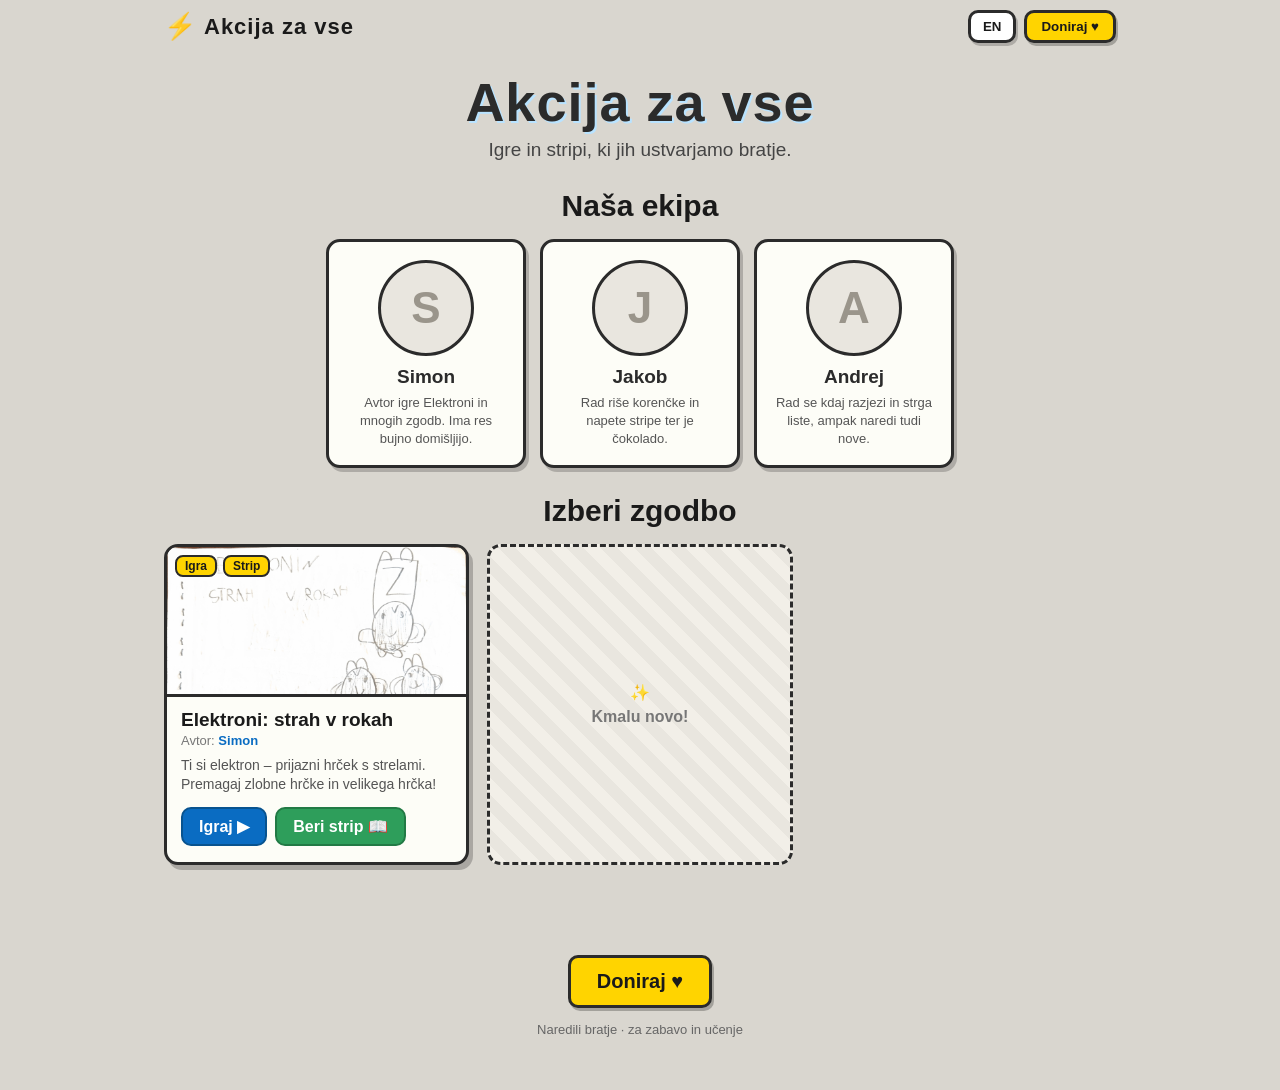
==== index.html @ 9c74a0e9 "Akcija za vse: domača stran z avtorji, igre in stripi (SL/EN) Vstopna stran (akcijazavse.si) z izbir" ====
<!DOCTYPE html>
<html lang="sl">
<head>
  <meta charset="UTF-8" />
  <meta name="viewport" content="width=device-width, initial-scale=1.0" />
  <title data-i18n-doctitle="site_title">Akcija za vse</title>
  <link rel="stylesheet" href="style.css" />
</head>
<body>
  <header class="site-header">
    <a class="brand" href="index.html">
      <span class="brand-mark">⚡</span>
      <span class="brand-name" data-i18n="site_title">Akcija za vse</span>
    </a>
    <div class="header-actions">
      <button id="lang-btn" class="lang-btn" title="Jezik / Language">EN</button>
      <button class="donate-btn" data-open-donate data-i18n="nav_donate">Doniraj ♥</button>
    </div>
  </header>

  <main class="hub">
    <section class="hero">
      <h1 data-i18n="site_title">Akcija za vse</h1>
      <p class="tagline" data-i18n="site_tagline">Igre in stripi, ki jih ustvarjamo bratje.</p>
    </section>

    <section class="block">
      <h2 data-i18n="team_heading">Naša ekipa</h2>
      <div id="team" class="team-grid"></div>
    </section>

    <section class="block">
      <h2 data-i18n="stories_heading">Izberi zgodbo</h2>
      <div id="stories" class="stories-grid"></div>
    </section>
  </main>

  <footer class="site-footer">
    <button class="donate-btn big" data-open-donate data-i18n="nav_donate">Doniraj ♥</button>
    <p data-i18n="footer_made">Naredili bratje · za zabavo in učenje</p>
  </footer>

  <!-- okno za donacije -->
  <div id="donate-modal" class="modal">
    <div class="modal-box">
      <button class="modal-x" data-close-donate aria-label="x">✕</button>
      <h2 data-i18n="donate_heading">Podpri ekipo ♥</h2>
      <p data-i18n="donate_text">Igre in stripe delamo trije bratje. Hvala za podporo!</p>
      <div id="donate-links" class="donate-links"></div>
      <h3 data-i18n="donate_bank_heading">Ali nakaži na račun:</h3>
      <pre id="donate-bank" class="donate-bank"></pre>
      <button class="ghost-btn" data-close-donate data-i18n="donate_close">Zapri</button>
    </div>
  </div>

  <script src="js/config.js"></script>
  <script src="js/i18n.js"></script>
  <script src="js/hub.js"></script>
</body>
</html>
---- style.css ----
/* Slog stripa: bel karo papir, svinčnik. */
* { box-sizing: border-box; }

html, body {
  margin: 0;
  padding: 0;
  background: #d9d6cf;
  font-family: "Comic Sans MS", "Marker Felt", "Segoe Print", cursive, sans-serif;
  color: #2b2b2b;
  -webkit-text-size-adjust: 100%;
}

#wrap {
  max-width: 940px;
  margin: 0 auto;
  padding: 12px;
  text-align: center;
}

#game-title {
  font-size: clamp(20px, 4.5vw, 34px);
  margin: 8px 0 12px;
  color: #1a1a1a;
  text-shadow: 1px 1px 0 #b9e3ff;
  letter-spacing: 1px;
}

#stage {
  position: relative;
  width: 100%;
  max-width: 900px;
  margin: 0 auto;
  border: 3px solid #2b2b2b;
  border-radius: 10px;
  overflow: hidden;
  box-shadow: 4px 6px 0 rgba(0,0,0,0.25);
  background: #fdfdf7;
}

canvas#game {
  display: block;
  width: 100%;
  height: auto;
  touch-action: none;
}

#hint {
  font-size: clamp(11px, 2.5vw, 14px);
  color: #444;
  margin: 12px 6px 4px;
  line-height: 1.7;
}

#hint b { color: #0a6cc2; }

/* =========================================================
   SKUPNA GLAVA
   ========================================================= */
.site-header {
  display: flex;
  align-items: center;
  justify-content: space-between;
  gap: 10px;
  max-width: 980px;
  margin: 0 auto;
  padding: 10px 14px;
}
.brand {
  display: flex; align-items: center; gap: 8px;
  text-decoration: none; color: #1a1a1a;
}
.brand-mark { font-size: 26px; }
.brand-name { font-weight: bold; font-size: clamp(16px, 3.5vw, 22px); letter-spacing: 1px; }
.header-actions { display: flex; align-items: center; gap: 8px; }

.lang-btn {
  font-family: inherit;
  font-weight: bold;
  cursor: pointer;
  border: 3px solid #2b2b2b;
  background: #fff;
  color: #1a1a1a;
  border-radius: 10px;
  padding: 6px 12px;
  box-shadow: 2px 3px 0 rgba(0,0,0,0.2);
}
.lang-btn:active { transform: translate(1px, 1px); box-shadow: 1px 1px 0 rgba(0,0,0,0.2); }

.donate-btn {
  font-family: inherit;
  font-weight: bold;
  cursor: pointer;
  border: 3px solid #2b2b2b;
  background: #ffd400;
  color: #1a1a1a;
  border-radius: 10px;
  padding: 6px 14px;
  box-shadow: 2px 3px 0 rgba(0,0,0,0.25);
}
.donate-btn:active { transform: translate(1px, 1px); box-shadow: 1px 1px 0 rgba(0,0,0,0.25); }
.donate-btn.big { font-size: 20px; padding: 12px 26px; }

.back-link {
  display: inline-block;
  margin: 6px 0 4px;
  color: #0a6cc2;
  text-decoration: none;
  font-weight: bold;
}
.back-link:hover { text-decoration: underline; }

/* =========================================================
   DOMAČA STRAN (hub)
   ========================================================= */
.hub { max-width: 980px; margin: 0 auto; padding: 0 14px 40px; }
.hero { text-align: center; margin: 18px 0 28px; }
.hero h1 {
  font-size: clamp(28px, 7vw, 54px);
  margin: 6px 0;
  text-shadow: 2px 2px 0 #b9e3ff;
  letter-spacing: 1px;
}
.tagline { font-size: clamp(14px, 3vw, 19px); color: #444; margin: 0; }

.block { margin: 26px 0; }
.block h2 {
  text-align: center;
  font-size: clamp(20px, 4.5vw, 30px);
  margin: 0 0 16px;
  color: #1a1a1a;
}

.team-grid {
  display: flex;
  flex-wrap: wrap;
  justify-content: center;
  gap: 14px;
}
.member {
  background: #fdfdf7;
  border: 3px solid #2b2b2b;
  border-radius: 14px;
  box-shadow: 3px 4px 0 rgba(0,0,0,0.2);
  padding: 18px 18px 16px;
  text-align: center;
  width: 200px;
}
.member-photo {
  position: relative;
  width: 96px;
  height: 96px;
  margin: 0 auto 10px;
  border: 3px solid #2b2b2b;
  border-radius: 50%;
  overflow: hidden;
  background: #e9e6df;
}
.member-photo img {
  position: absolute;
  inset: 0;
  width: 100%;
  height: 100%;
  object-fit: cover;
}
.member-initial {
  position: absolute;
  inset: 0;
  display: flex;
  align-items: center;
  justify-content: center;
  font-size: 44px;
  font-weight: bold;
  color: #9a958b;
}
.member-name { font-weight: bold; font-size: 19px; }
.member-bio { font-size: 13px; color: #555; margin-top: 6px; line-height: 1.4; }

.stories-grid {
  display: grid;
  grid-template-columns: repeat(auto-fill, minmax(240px, 1fr));
  gap: 18px;
}
.story-card {
  display: flex;
  flex-direction: column;
  text-decoration: none;
  color: #1a1a1a;
  background: #fdfdf7;
  border: 3px solid #2b2b2b;
  border-radius: 14px;
  overflow: hidden;
  box-shadow: 4px 5px 0 rgba(0,0,0,0.22);
  transition: transform .08s ease;
}
.story-card:hover { transform: translate(-1px, -2px); }
.story-card:active { transform: translate(1px, 2px); }
.story-cover {
  position: relative;
  height: 150px;
  background-color: #e9e6df;
  background-size: cover;
  background-position: center top;
  border-bottom: 3px solid #2b2b2b;
}
.story-badges {
  position: absolute; top: 8px; left: 8px;
  display: flex; gap: 6px;
}
.story-badge {
  background: #ffd400;
  border: 2px solid #2b2b2b;
  border-radius: 8px;
  font-size: 12px; font-weight: bold;
  padding: 2px 8px;
}
.story-body { padding: 12px 14px 16px; display: flex; flex-direction: column; flex: 1; }
.story-title { margin: 0 0 2px; font-size: 19px; }
.story-author { font-size: 13px; color: #777; margin: 0 0 8px; }
.story-author b { color: #0a6cc2; }
.story-blurb { margin: 0 0 12px; font-size: 14px; color: #555; line-height: 1.4; flex: 1; }
.story-actions { display: flex; flex-wrap: wrap; gap: 8px; }
.story-btn {
  text-decoration: none;
  color: #fff;
  border-radius: 10px;
  padding: 8px 16px;
  font-weight: bold;
}
.story-btn.play { background: #0a6cc2; border: 2px solid #08538f; }
.story-btn.read { background: #2e9e5b; border: 2px solid #227a45; }
.story-btn:active { transform: translate(1px, 1px); }

.story-card.soon {
  align-items: center;
  justify-content: center;
  background: repeating-linear-gradient(45deg, #f2efe8, #f2efe8 12px, #e9e6df 12px, #e9e6df 24px);
  border-style: dashed;
  min-height: 220px;
  box-shadow: none;
}
.soon-inner { text-align: center; color: #777; font-weight: bold; }
.soon-inner span { display: block; margin-top: 6px; }

/* =========================================================
   NOGA
   ========================================================= */
.site-footer { text-align: center; padding: 24px 14px 40px; }
.site-footer p { color: #666; font-size: 13px; margin-top: 14px; }

/* =========================================================
   DONACIJSKO OKNO
   ========================================================= */
.modal {
  display: none;
  position: fixed; inset: 0;
  background: rgba(0,0,0,0.45);
  z-index: 50;
  align-items: center;
  justify-content: center;
  padding: 16px;
}
.modal.open { display: flex; }
.modal-box {
  position: relative;
  background: #fdfdf7;
  border: 3px solid #2b2b2b;
  border-radius: 16px;
  box-shadow: 6px 8px 0 rgba(0,0,0,0.3);
  max-width: 420px;
  width: 100%;
  padding: 22px 22px 26px;
  text-align: center;
}
.modal-box h2 { margin: 0 0 10px; }
.modal-box p { color: #444; line-height: 1.5; }
.modal-x {
  position: absolute; top: 8px; right: 10px;
  border: none; background: none; cursor: pointer;
  font-size: 20px; color: #777;
}
.donate-links { display: flex; flex-direction: column; gap: 10px; margin: 16px 0; }
.donate-link {
  text-decoration: none;
  background: #ffd400;
  border: 3px solid #2b2b2b;
  border-radius: 12px;
  color: #1a1a1a;
  font-weight: bold;
  padding: 12px;
  box-shadow: 2px 3px 0 rgba(0,0,0,0.22);
}
.donate-link:active { transform: translate(1px,1px); }
.donate-bank {
  text-align: left;
  background: #fff;
  border: 2px dashed #2b2b2b;
  border-radius: 10px;
  padding: 12px;
  font-family: "Courier New", monospace;
  font-size: 13px;
  white-space: pre-wrap;
  word-break: break-word;
  margin: 6px 0 18px;
}
.ghost-btn {
  font-family: inherit;
  cursor: pointer;
  border: 3px solid #2b2b2b;
  background: #fff;
  border-radius: 10px;
  padding: 8px 18px;
  font-weight: bold;
  box-shadow: 2px 3px 0 rgba(0,0,0,0.18);
}
.ghost-btn:disabled { opacity: 0.4; cursor: default; box-shadow: none; }

/* =========================================================
   STRIP BRALNIK
   ========================================================= */
.reader { max-width: 760px; margin: 0 auto; padding: 0 14px 40px; text-align: center; }
.reader-title { font-size: clamp(20px, 5vw, 30px); margin: 8px 0 2px; }
.reader-author { color: #777; margin: 0 0 14px; font-size: 14px; }
.reader-stage {
  position: relative;
  display: flex;
  align-items: center;
  justify-content: center;
}
.comic-page {
  max-width: 100%;
  max-height: 75vh;
  border: 3px solid #2b2b2b;
  border-radius: 10px;
  background: #fff;
  box-shadow: 4px 6px 0 rgba(0,0,0,0.25);
}
.nav-arrow {
  position: absolute;
  top: 50%; transform: translateY(-50%);
  border: 3px solid #2b2b2b;
  background: rgba(255,255,255,0.9);
  border-radius: 50%;
  width: 48px; height: 48px;
  font-size: 26px; font-weight: bold;
  cursor: pointer;
  box-shadow: 2px 3px 0 rgba(0,0,0,0.22);
}
.nav-arrow.left { left: 6px; }
.nav-arrow.right { right: 6px; }
.nav-arrow.disabled { opacity: 0.25; pointer-events: none; }
.reader-controls {
  display: flex;
  align-items: center;
  justify-content: center;
  gap: 16px;
  margin-top: 16px;
}
.page-ind { font-weight: bold; color: #444; min-width: 70px; }

@media (max-width: 480px) {
  .nav-arrow { width: 40px; height: 40px; font-size: 22px; }
  .member { width: 44%; }
}
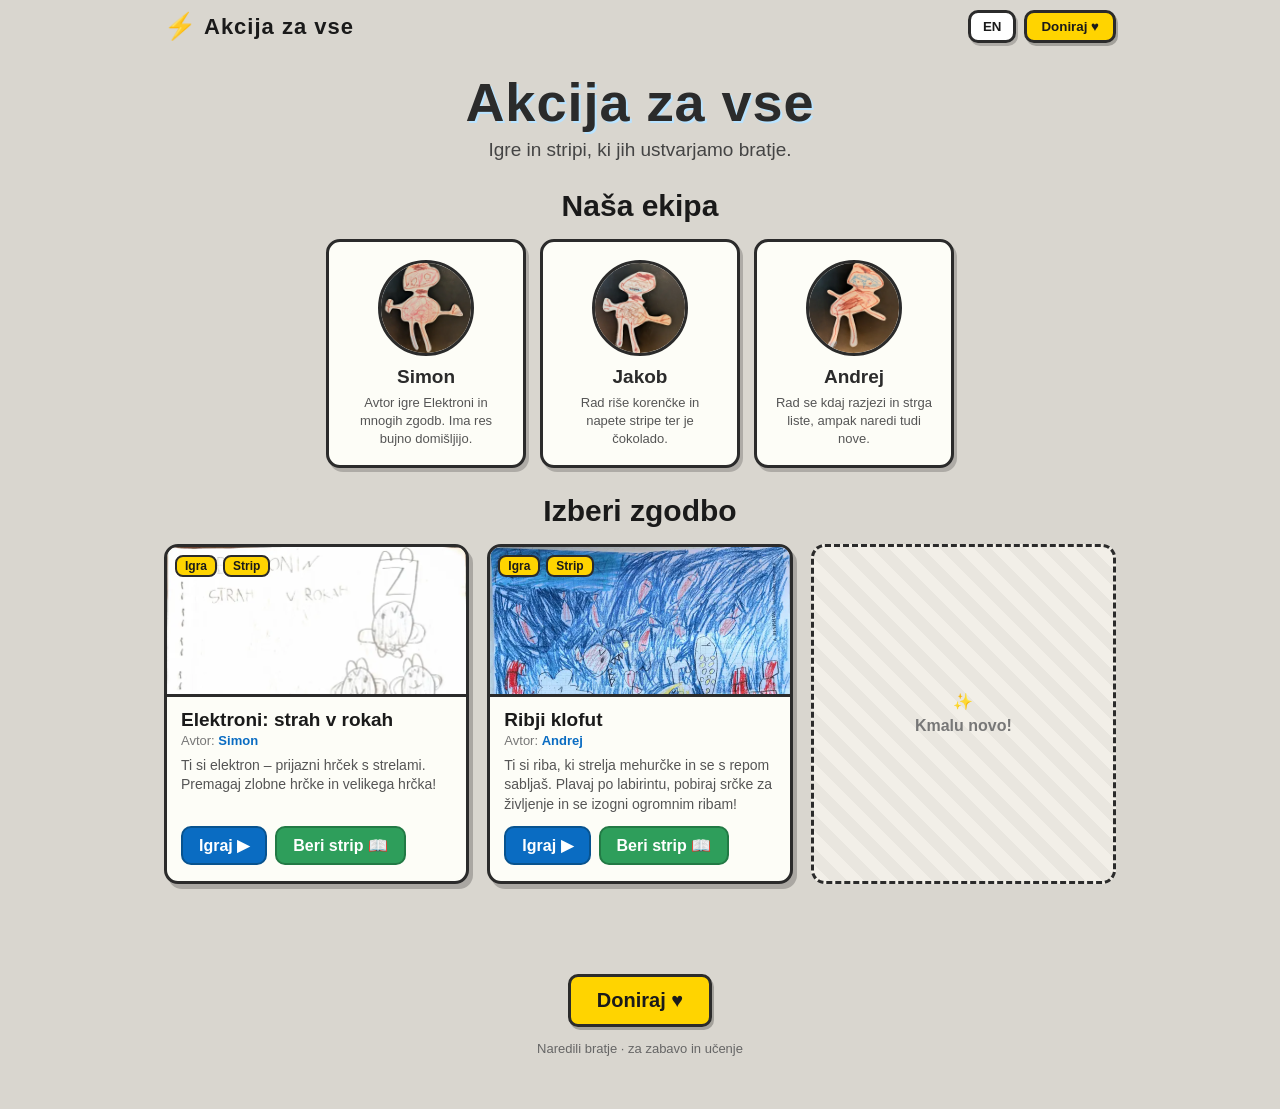
==== commit 4d1df263: "Donacije: namen 'Dar - Akcija za vse', UPN QR koda, slike avtorjev - bančni podatki: ime, IBAN (SI56" ====
--- a/index.html
+++ b/index.html
@@ -49,6 +49,7 @@
       <div id="donate-links" class="donate-links"></div>
       <h3 data-i18n="donate_bank_heading">Ali nakaži na račun:</h3>
       <pre id="donate-bank" class="donate-bank"></pre>
+      <div id="donate-qr" class="donate-qr-wrap"></div>
       <button class="ghost-btn" data-close-donate data-i18n="donate_close">Zapri</button>
     </div>
   </div>
--- a/style.css
+++ b/style.css
@@ -300,7 +300,26 @@
   font-size: 13px;
   white-space: pre-wrap;
   word-break: break-word;
-  margin: 6px 0 18px;
+  margin: 6px 0 12px;
+}
+.donate-flik {
+  background: #e8f9ee;
+  border: 3px solid #2e9e5b;
+  border-radius: 12px;
+  color: #1a5d35;
+  font-weight: bold;
+  padding: 12px;
+  text-align: center;
+}
+.donate-qr-wrap { text-align: center; margin: 4px 0 16px; }
+.qr-label { font-size: 13px; color: #555; margin: 0 0 8px; }
+.donate-qr {
+  width: 180px; height: 180px;
+  border: 3px solid #2b2b2b;
+  border-radius: 12px;
+  background: #fff;
+  padding: 6px;
+  box-shadow: 2px 3px 0 rgba(0,0,0,0.18);
 }
 .ghost-btn {
   font-family: inherit;
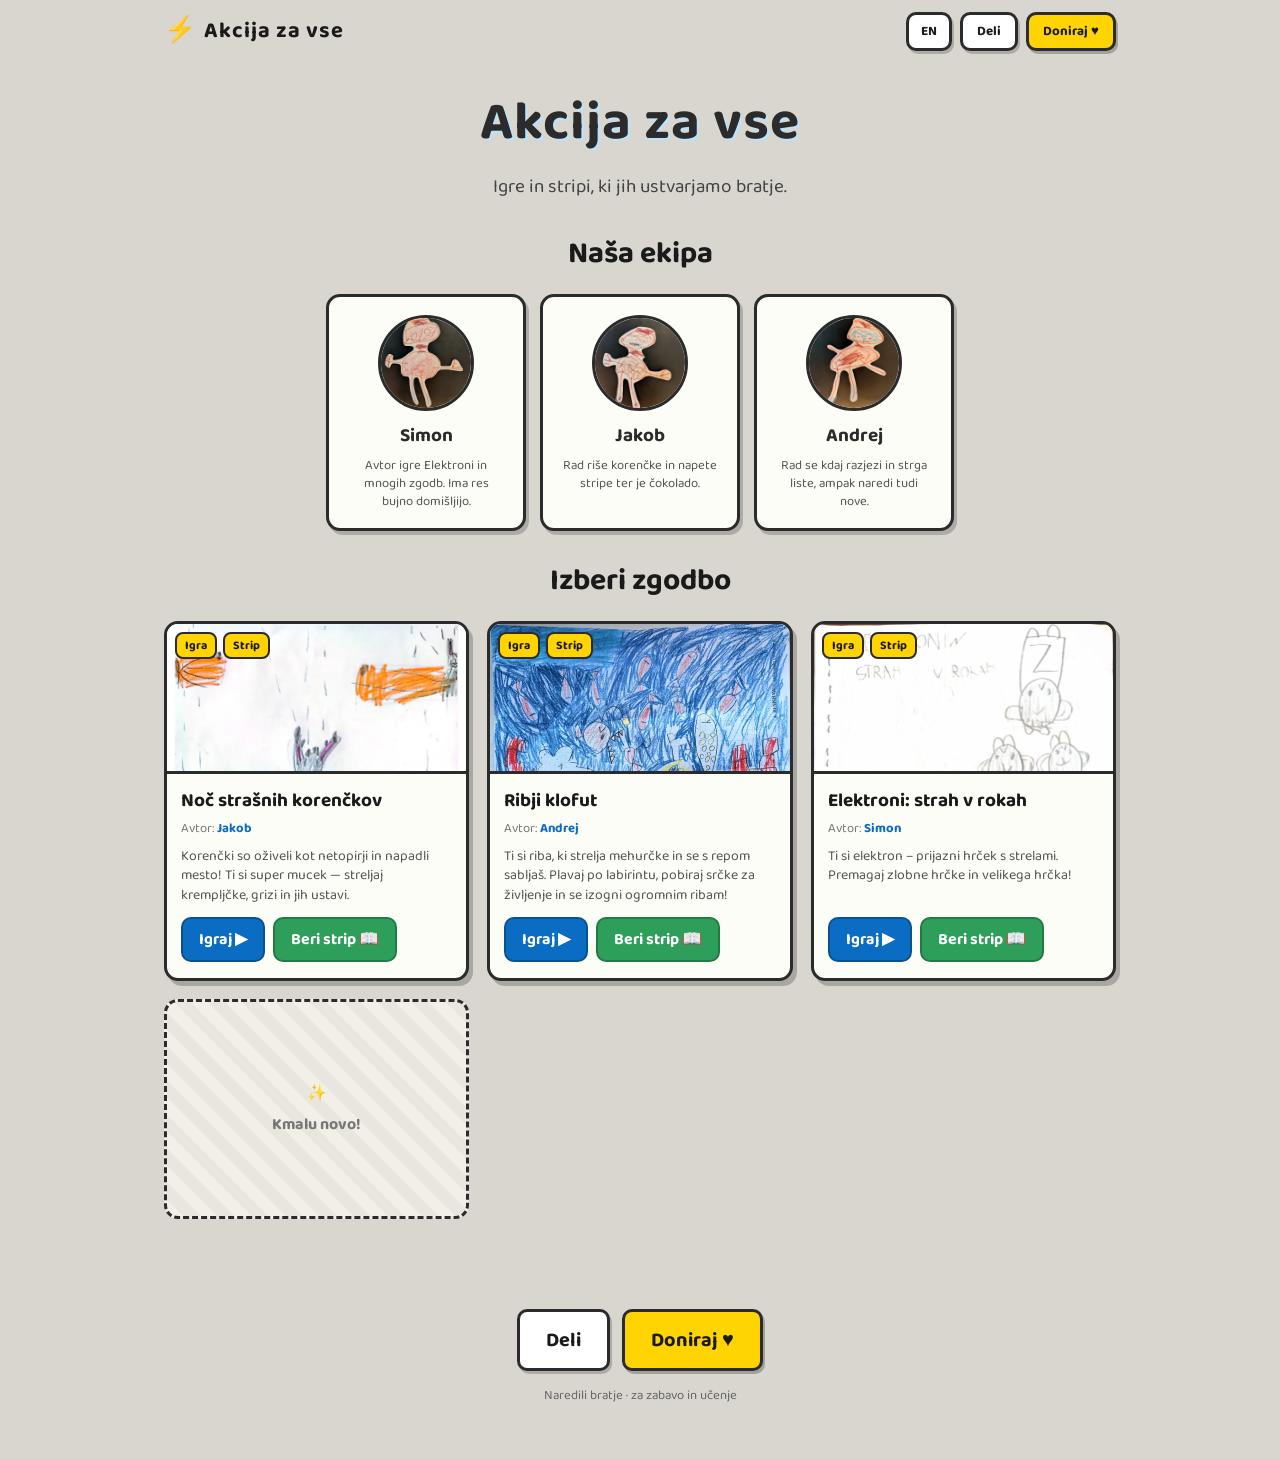
==== commit 84a86dda: "Dodaj gumb Deli + OG/meta predogled; obrni vrstni red zgodb - gumb 'Deli' v glavi in nogi: mobilni s" ====
--- a/index.html
+++ b/index.html
@@ -4,6 +4,17 @@
   <meta charset="UTF-8" />
   <meta name="viewport" content="width=device-width, initial-scale=1.0" />
   <title data-i18n-doctitle="site_title">Akcija za vse</title>
+  <link rel="icon" href="favicon.svg" type="image/svg+xml" />
+  <meta name="description" content="Igre in stripi, ki jih ustvarjajo bratje Simon, Jakob in Andrej." />
+  <meta property="og:type" content="website" />
+  <meta property="og:url" content="https://www.akcijazavse.si/" />
+  <meta property="og:title" content="Akcija za vse" />
+  <meta property="og:description" content="Igre in stripi, ki jih ustvarjajo bratje Simon, Jakob in Andrej." />
+  <meta property="og:image" content="https://www.akcijazavse.si/assets/og.jpg" />
+  <meta property="og:image:width" content="1200" />
+  <meta property="og:image:height" content="630" />
+  <meta name="twitter:card" content="summary_large_image" />
+  <meta name="twitter:image" content="https://www.akcijazavse.si/assets/og.jpg" />
   <link rel="stylesheet" href="style.css" />
 </head>
 <body>
@@ -14,6 +25,7 @@
     </a>
     <div class="header-actions">
       <button id="lang-btn" class="lang-btn" title="Jezik / Language">EN</button>
+      <button class="share-btn" data-share data-i18n="nav_share">Deli</button>
       <button class="donate-btn" data-open-donate data-i18n="nav_donate">Doniraj ♥</button>
     </div>
   </header>
@@ -36,7 +48,10 @@
   </main>
 
   <footer class="site-footer">
-    <button class="donate-btn big" data-open-donate data-i18n="nav_donate">Doniraj ♥</button>
+    <div class="footer-actions">
+      <button class="share-btn big" data-share data-i18n="nav_share">Deli</button>
+      <button class="donate-btn big" data-open-donate data-i18n="nav_donate">Doniraj ♥</button>
+    </div>
     <p data-i18n="footer_made">Naredili bratje · za zabavo in učenje</p>
   </footer>
 
@@ -48,14 +63,15 @@
       <p data-i18n="donate_text">Igre in stripe delamo trije bratje. Hvala za podporo!</p>
       <div id="donate-links" class="donate-links"></div>
       <h3 data-i18n="donate_bank_heading">Ali nakaži na račun:</h3>
+      <div id="donate-qr" class="donate-qr-wrap"></div>
       <pre id="donate-bank" class="donate-bank"></pre>
-      <div id="donate-qr" class="donate-qr-wrap"></div>
       <button class="ghost-btn" data-close-donate data-i18n="donate_close">Zapri</button>
     </div>
   </div>
 
   <script src="js/config.js"></script>
   <script src="js/i18n.js"></script>
+  <script src="js/share.js"></script>
   <script src="js/hub.js"></script>
 </body>
 </html>
--- a/style.css
+++ b/style.css
@@ -1,3 +1,35 @@
+/* ---- Pisava: Baloo 2 (gostimo lokalno, deluje povsod, podpira č š ž) ---- */
+@font-face {
+  font-family: "Baloo 2"; font-style: normal; font-weight: 400; font-display: swap;
+  src: url("assets/fonts/baloo2-latin-400-normal.woff2") format("woff2");
+  unicode-range: U+0000-00FF,U+0131,U+0152-0153,U+02BB-02BC,U+02C6,U+02DA,U+02DC,U+0304,U+0308,U+0329,U+2000-206F,U+2074,U+20AC,U+2122,U+2191,U+2193,U+2212,U+2215,U+FEFF,U+FFFD;
+}
+@font-face {
+  font-family: "Baloo 2"; font-style: normal; font-weight: 400; font-display: swap;
+  src: url("assets/fonts/baloo2-latin-ext-400-normal.woff2") format("woff2");
+  unicode-range: U+0100-02BA,U+02BD-02C5,U+02C7-02CC,U+02CE-02D7,U+02DD-02FF,U+0304,U+0308,U+0329,U+1D00-1DBF,U+1E00-1E9F,U+1EF2-1EFF,U+2020,U+20A0-20AB,U+20AD-20C0,U+2113,U+2C60-2C7F,U+A720-A7FF;
+}
+@font-face {
+  font-family: "Baloo 2"; font-style: normal; font-weight: 600; font-display: swap;
+  src: url("assets/fonts/baloo2-latin-600-normal.woff2") format("woff2");
+  unicode-range: U+0000-00FF,U+0131,U+0152-0153,U+02BB-02BC,U+02C6,U+02DA,U+02DC,U+0304,U+0308,U+0329,U+2000-206F,U+2074,U+20AC,U+2122,U+2191,U+2193,U+2212,U+2215,U+FEFF,U+FFFD;
+}
+@font-face {
+  font-family: "Baloo 2"; font-style: normal; font-weight: 600; font-display: swap;
+  src: url("assets/fonts/baloo2-latin-ext-600-normal.woff2") format("woff2");
+  unicode-range: U+0100-02BA,U+02BD-02C5,U+02C7-02CC,U+02CE-02D7,U+02DD-02FF,U+0304,U+0308,U+0329,U+1D00-1DBF,U+1E00-1E9F,U+1EF2-1EFF,U+2020,U+20A0-20AB,U+20AD-20C0,U+2113,U+2C60-2C7F,U+A720-A7FF;
+}
+@font-face {
+  font-family: "Baloo 2"; font-style: normal; font-weight: 700; font-display: swap;
+  src: url("assets/fonts/baloo2-latin-700-normal.woff2") format("woff2");
+  unicode-range: U+0000-00FF,U+0131,U+0152-0153,U+02BB-02BC,U+02C6,U+02DA,U+02DC,U+0304,U+0308,U+0329,U+2000-206F,U+2074,U+20AC,U+2122,U+2191,U+2193,U+2212,U+2215,U+FEFF,U+FFFD;
+}
+@font-face {
+  font-family: "Baloo 2"; font-style: normal; font-weight: 700; font-display: swap;
+  src: url("assets/fonts/baloo2-latin-ext-700-normal.woff2") format("woff2");
+  unicode-range: U+0100-02BA,U+02BD-02C5,U+02C7-02CC,U+02CE-02D7,U+02DD-02FF,U+0304,U+0308,U+0329,U+1D00-1DBF,U+1E00-1E9F,U+1EF2-1EFF,U+2020,U+20A0-20AB,U+20AD-20C0,U+2113,U+2C60-2C7F,U+A720-A7FF;
+}
+
 /* Slog stripa: bel karo papir, svinčnik. */
 * { box-sizing: border-box; }
 
@@ -5,7 +37,7 @@
   margin: 0;
   padding: 0;
   background: #d9d6cf;
-  font-family: "Comic Sans MS", "Marker Felt", "Segoe Print", cursive, sans-serif;
+  font-family: "Baloo 2", "Comic Sans MS", "Marker Felt", cursive, sans-serif;
   color: #2b2b2b;
   -webkit-text-size-adjust: 100%;
 }
@@ -99,6 +131,34 @@
 }
 .donate-btn:active { transform: translate(1px, 1px); box-shadow: 1px 1px 0 rgba(0,0,0,0.25); }
 .donate-btn.big { font-size: 20px; padding: 12px 26px; }
+
+.share-btn {
+  font-family: inherit;
+  font-weight: bold;
+  cursor: pointer;
+  border: 3px solid #2b2b2b;
+  background: #fff;
+  color: #1a1a1a;
+  border-radius: 10px;
+  padding: 6px 14px;
+  box-shadow: 2px 3px 0 rgba(0,0,0,0.2);
+}
+.share-btn:active { transform: translate(1px, 1px); box-shadow: 1px 1px 0 rgba(0,0,0,0.2); }
+.share-btn.big { font-size: 20px; padding: 12px 26px; }
+
+.footer-actions { display: flex; gap: 12px; justify-content: center; flex-wrap: wrap; }
+
+/* potrditveni oblaček (kopirano) */
+.azv-toast {
+  position: fixed; left: 50%; bottom: 30px;
+  transform: translateX(-50%) translateY(20px);
+  background: #1a1a1a; color: #fff;
+  padding: 11px 20px; border-radius: 22px;
+  font-weight: bold; font-family: inherit;
+  opacity: 0; transition: opacity .3s, transform .3s;
+  z-index: 10000; box-shadow: 0 4px 14px rgba(0,0,0,0.35);
+}
+.azv-toast.show { opacity: 1; transform: translateX(-50%) translateY(0); }
 
 .back-link {
   display: inline-block;
@@ -353,6 +413,31 @@
   background: #fff;
   box-shadow: 4px 6px 0 rgba(0,0,0,0.25);
 }
+.comic-intro {
+  width: 100%;
+  max-width: 560px;
+  min-height: 320px;
+  display: flex;
+  align-items: center;
+  justify-content: center;
+  border: 3px solid #2b2b2b;
+  border-radius: 10px;
+  background: #fdfdf7;
+  box-shadow: 4px 6px 0 rgba(0,0,0,0.25);
+  padding: 28px 26px;
+}
+.intro-inner { text-align: center; max-width: 460px; }
+.intro-badge {
+  display: inline-block;
+  background: #ffd400;
+  border: 2px solid #2b2b2b;
+  border-radius: 8px;
+  font-size: 13px; font-weight: bold;
+  padding: 3px 12px;
+  margin-bottom: 16px;
+}
+.intro-text { font-size: clamp(16px, 2.6vw, 19px); line-height: 1.6; color: #2b2b2b; margin: 0 0 22px; }
+.intro-start { background: #0a6cc2; color: #fff; border-color: #08538f; }
 .nav-arrow {
   position: absolute;
   top: 50%; transform: translateY(-50%);
@@ -380,3 +465,90 @@
   .nav-arrow { width: 40px; height: 40px; font-size: 22px; }
   .member { width: 44%; }
 }
+
+/* Na dotik napravah (telefon/tablica) skrij plavajoči puščici —
+   za listanje se uporablja drsanje in spodnja gumba naprej/nazaj. */
+@media (pointer: coarse) {
+  .nav-arrow { display: none; }
+}
+
+/* =========================================================
+   IGRALNI GUMBI (mobilni) + CELOZASLONSKO
+   ========================================================= */
+/* akcijska gumba v kotu canvasa — samo na dotik napravah */
+.game-controls {
+  display: none;
+  position: absolute;
+  right: 14px; bottom: 14px;
+  align-items: flex-end;
+  gap: 14px;
+  z-index: 5;
+}
+@media (pointer: coarse) { .game-controls { display: flex; } }
+.game-btn {
+  border: 3px solid rgba(255,255,255,0.9);
+  color: #fff;
+  display: flex; align-items: center; justify-content: center;
+  cursor: pointer;
+  user-select: none; -webkit-user-select: none;
+  touch-action: none;
+  box-shadow: 0 2px 6px rgba(0,0,0,0.4);
+  padding: 0; line-height: 1;
+}
+.game-btn.primary { width: 72px; height: 72px; border-radius: 50%; font-size: 32px; background: rgba(10,108,194,0.6); }
+.game-btn.secondary { width: 58px; height: 58px; border-radius: 50%; font-size: 26px; background: rgba(226,59,59,0.55); }
+.game-btn:active { transform: scale(0.92); }
+
+/* joystick za premik (spodaj levo) — samo na dotik napravah */
+.joystick {
+  display: none;
+  position: absolute; left: 14px; bottom: 14px;
+  width: 120px; height: 120px; border-radius: 50%;
+  background: rgba(0,0,0,0.28); border: 3px solid rgba(255,255,255,0.55);
+  touch-action: none; z-index: 5;
+}
+@media (pointer: coarse) { .joystick { display: block; } }
+.joystick-knob {
+  position: absolute; left: 50%; top: 50%;
+  width: 54px; height: 54px; margin: -27px 0 0 -27px; border-radius: 50%;
+  background: rgba(255,255,255,0.55); border: 2px solid rgba(255,255,255,0.85);
+}
+.joy-arrow { position: absolute; color: rgba(255,255,255,0.7); font-size: 15px; line-height: 1; }
+.joy-arrow.up { top: 5px; left: 50%; transform: translateX(-50%); }
+.joy-arrow.down { bottom: 5px; left: 50%; transform: translateX(-50%); }
+.joy-arrow.left { left: 7px; top: 50%; transform: translateY(-50%); }
+.joy-arrow.right { right: 7px; top: 50%; transform: translateY(-50%); }
+.joystick.vertical .joy-arrow.left, .joystick.vertical .joy-arrow.right { display: none; }
+
+/* gumb za celozaslonsko (pod canvasom) */
+.fs-enter { display: inline-block; margin-top: 12px; }
+
+/* izhod iz celozaslonskega (zgoraj desno) */
+.fs-exit {
+  display: none;
+  position: absolute; top: 10px; right: 10px; z-index: 6;
+  width: 46px; height: 46px; border-radius: 50%;
+  border: 3px solid rgba(255,255,255,0.9);
+  background: rgba(0,0,0,0.5); color: #fff; font-size: 22px; cursor: pointer;
+  align-items: center; justify-content: center;
+}
+body.azv-fs .fs-exit { display: flex; }
+
+/* native celozaslonsko: canvas naj zapolni zaslon (ležeče) */
+#stage:fullscreen, #stage:-webkit-full-screen {
+  width: 100vw; height: 100vh; max-width: none;
+  border: none; border-radius: 0;
+  display: flex; align-items: center; justify-content: center; background: #000;
+}
+#stage:fullscreen canvas, #stage:-webkit-full-screen canvas {
+  width: auto; height: 100%; max-width: 100%; max-height: 100%;
+}
+/* nadomestno celozaslonsko (npr. iPhone, kjer Fullscreen API ni na voljo) */
+body.azv-pseudofs { overflow: hidden; }
+body.azv-pseudofs #stage {
+  position: fixed; inset: 0; z-index: 9999;
+  width: 100vw; height: 100vh; max-width: none;
+  border: none; border-radius: 0;
+  display: flex; align-items: center; justify-content: center; background: #000;
+}
+body.azv-pseudofs #stage canvas { width: auto; height: 100%; max-width: 100%; max-height: 100%; }
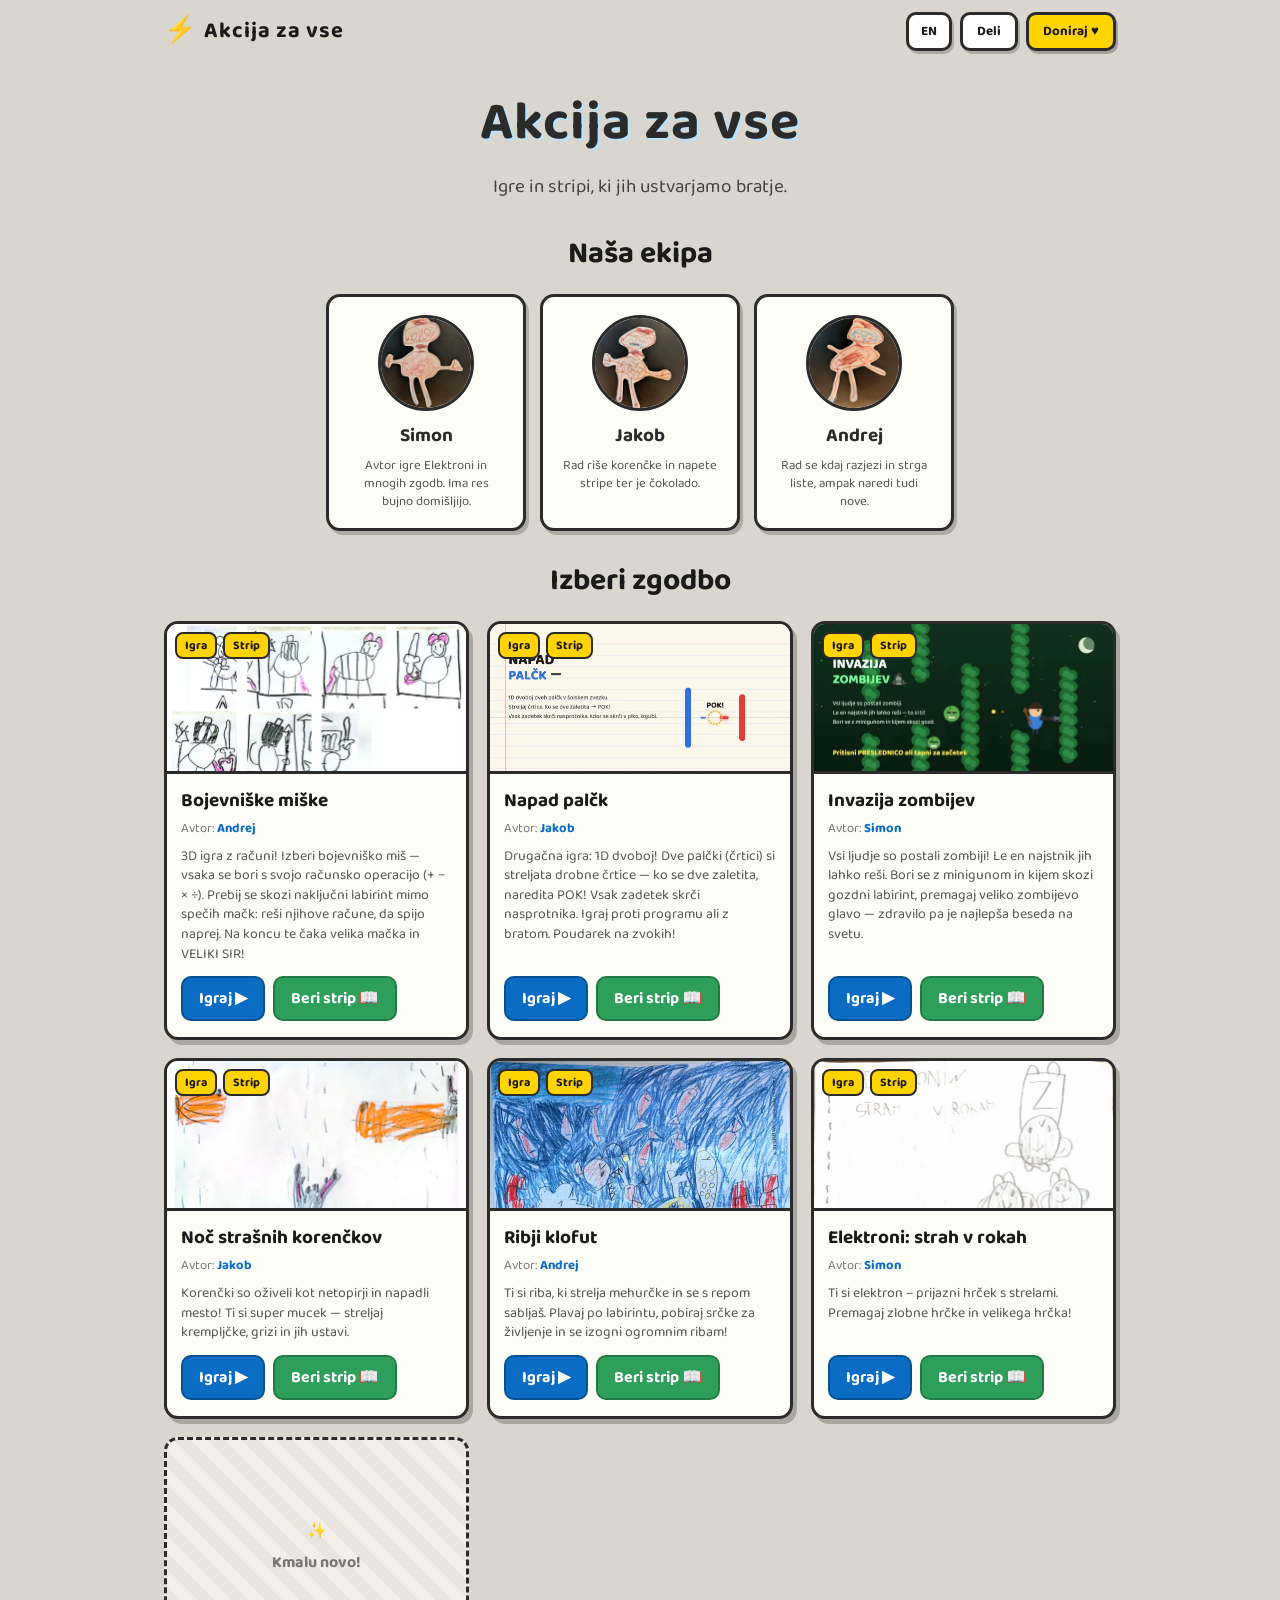
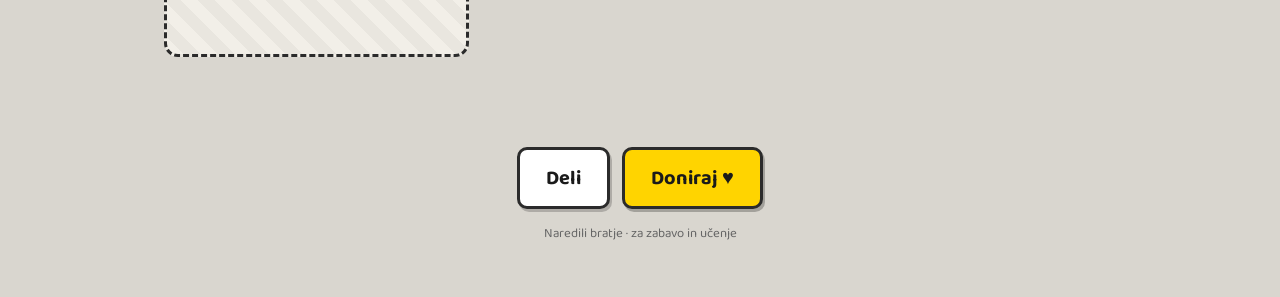
==== commit a45f40db: "Dodaj Vercel Web Analytics (brez piškotkov) na vse strani Skripta /_vercel/insights/script.js dodana" ====
--- a/index.html
+++ b/index.html
@@ -73,5 +73,7 @@
   <script src="js/i18n.js"></script>
   <script src="js/share.js"></script>
   <script src="js/hub.js"></script>
+  <!-- Vercel Web Analytics (brez piškotkov) -->
+  <script defer src="/_vercel/insights/script.js"></script>
 </body>
 </html>
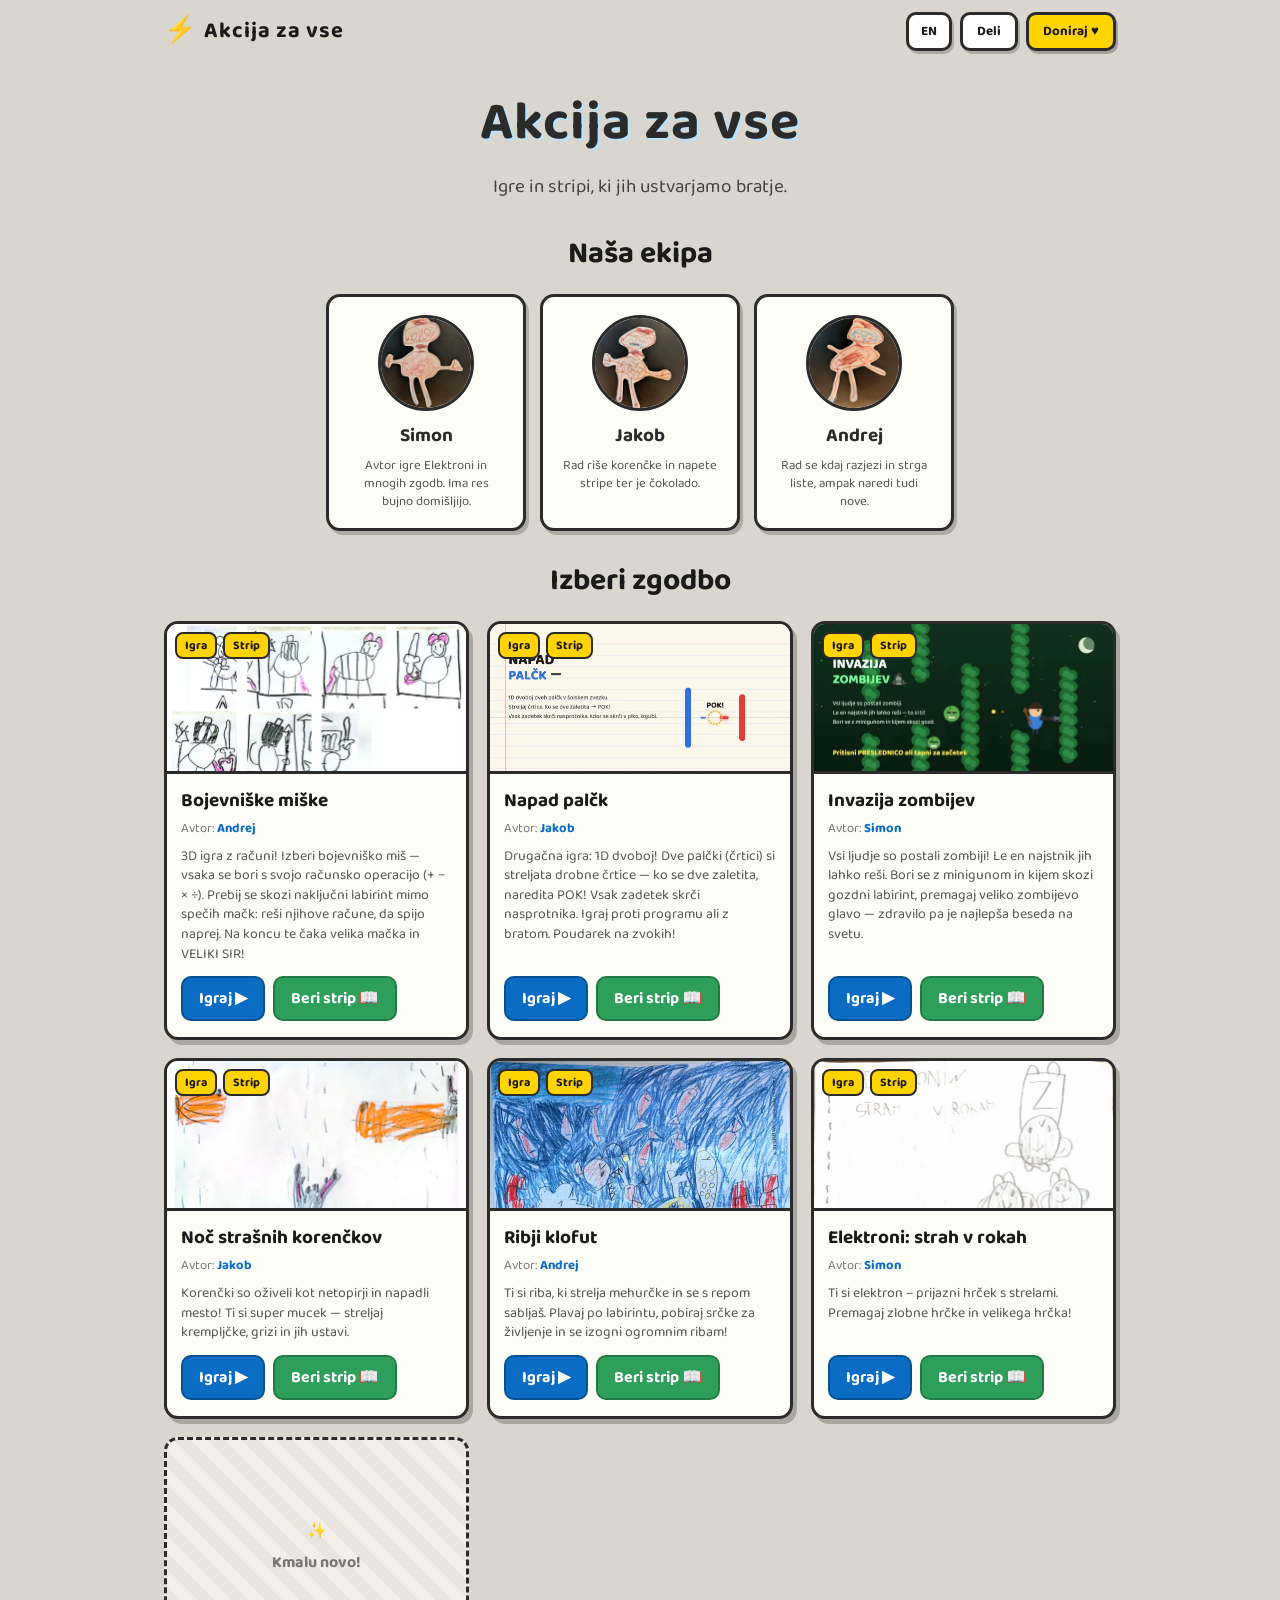
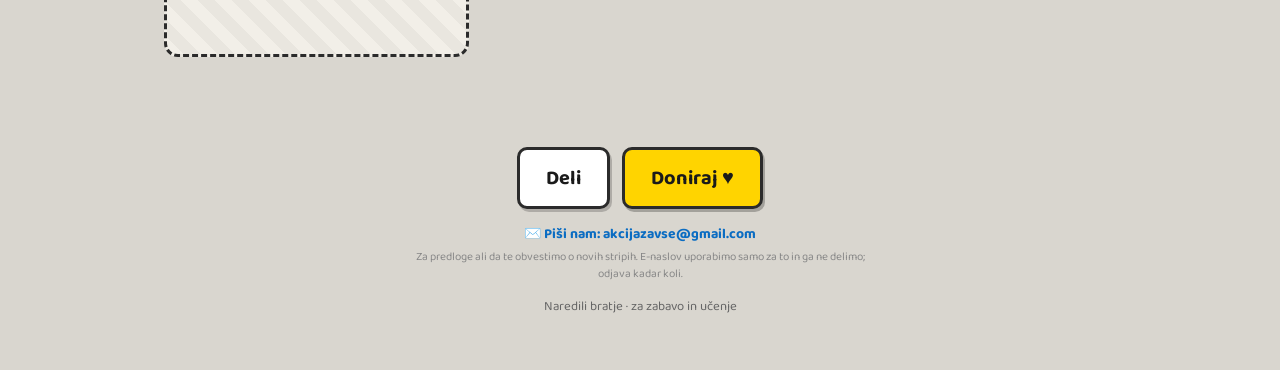
==== commit fc58e9b3: "Dodaj kontaktni e-naslov (mailto) v footer glavne strani Subtilna povezava akcijazavse@gmail.com v n" ====
--- a/index.html
+++ b/index.html
@@ -52,6 +52,10 @@
       <button class="share-btn big" data-share data-i18n="nav_share">Deli</button>
       <button class="donate-btn big" data-open-donate data-i18n="nav_donate">Doniraj ♥</button>
     </div>
+    <p class="footer-contact">
+      <a href="mailto:akcijazavse@gmail.com?subject=Akcija%20za%20vse" data-i18n="contact_link">✉️ Piši nam: akcijazavse@gmail.com</a>
+      <span class="footer-note" data-i18n="contact_note">Za predloge ali da te obvestimo o novih stripih. E-naslov uporabimo samo za to in ga ne delimo; odjava kadar koli.</span>
+    </p>
     <p data-i18n="footer_made">Naredili bratje · za zabavo in učenje</p>
   </footer>
 
--- a/style.css
+++ b/style.css
@@ -306,6 +306,10 @@
    ========================================================= */
 .site-footer { text-align: center; padding: 24px 14px 40px; }
 .site-footer p { color: #666; font-size: 13px; margin-top: 14px; }
+.footer-contact { margin-top: 18px; }
+.footer-contact a { color: #0a6cc2; font-weight: 700; font-size: 14px; text-decoration: none; }
+.footer-contact a:hover { text-decoration: underline; }
+.footer-note { display: block; color: #888; font-size: 11.5px; line-height: 1.45; max-width: 460px; margin: 4px auto 0; }
 
 /* =========================================================
    DONACIJSKO OKNO
